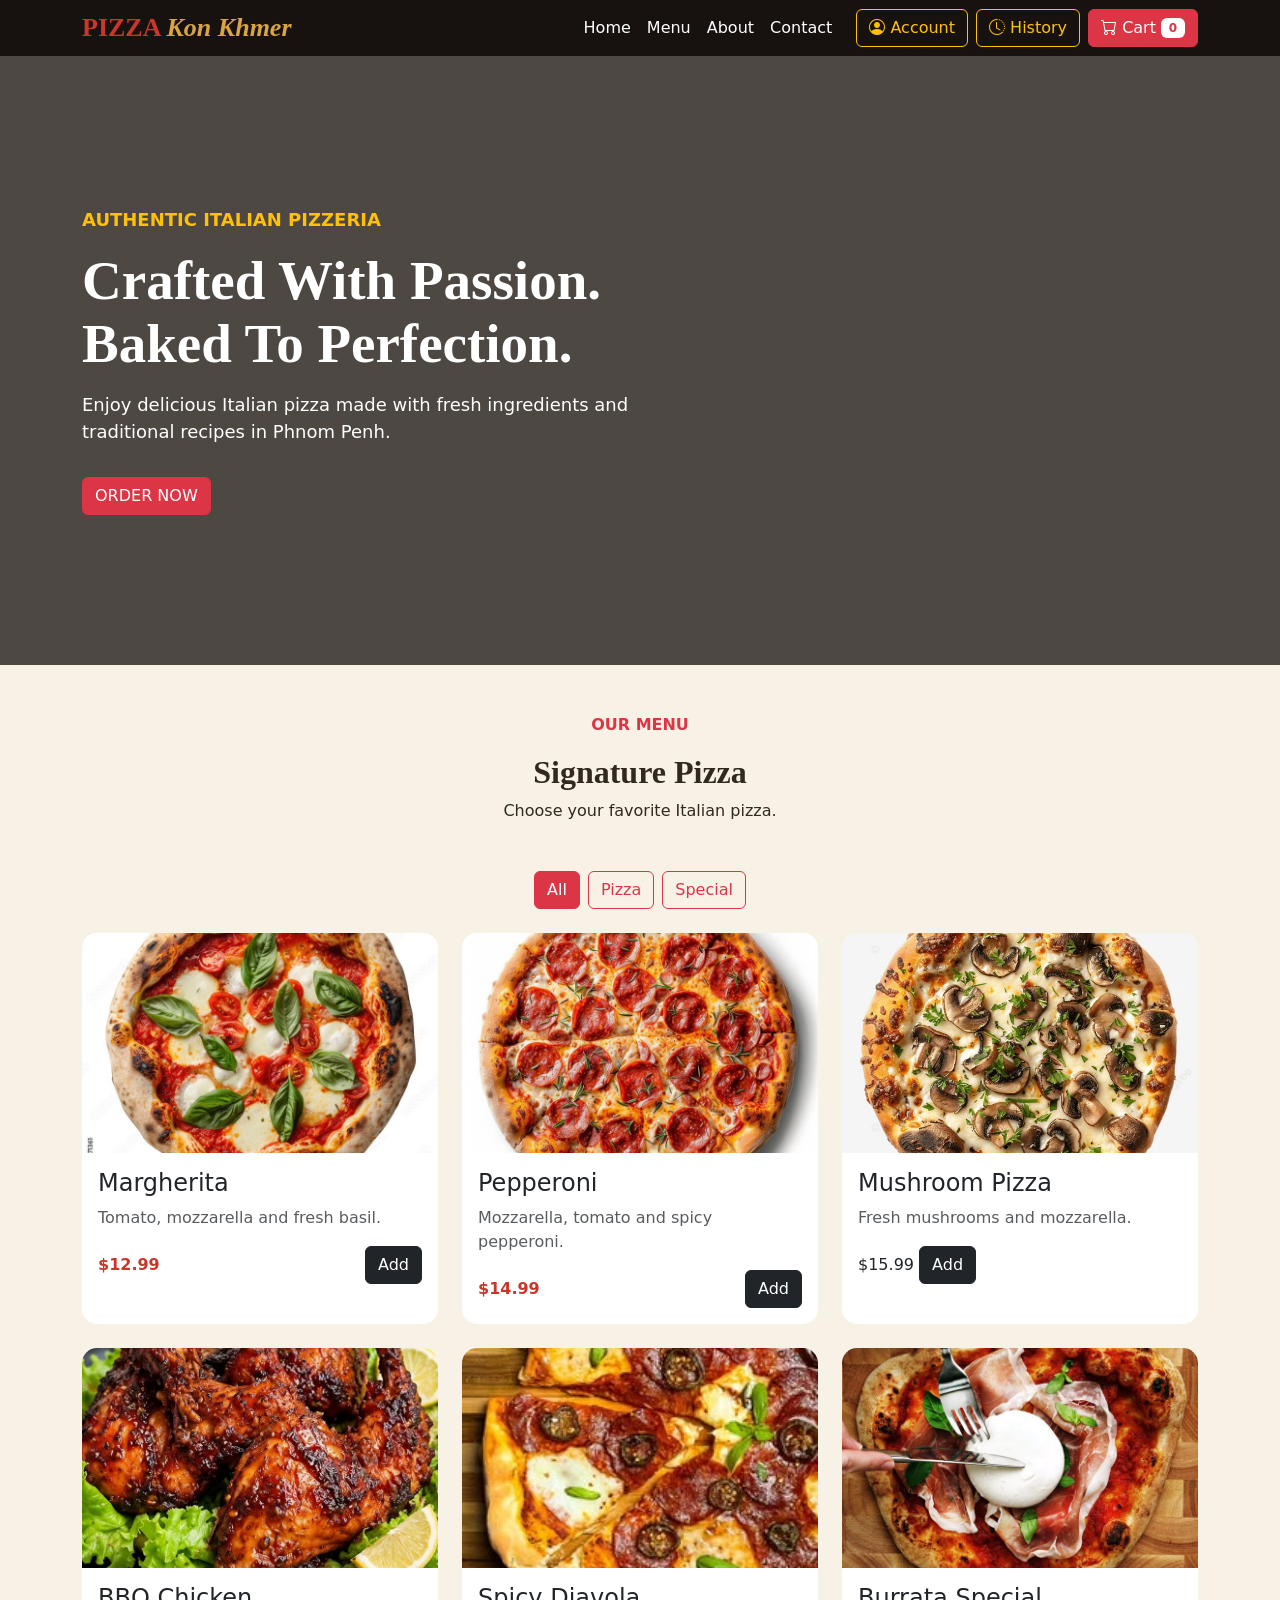
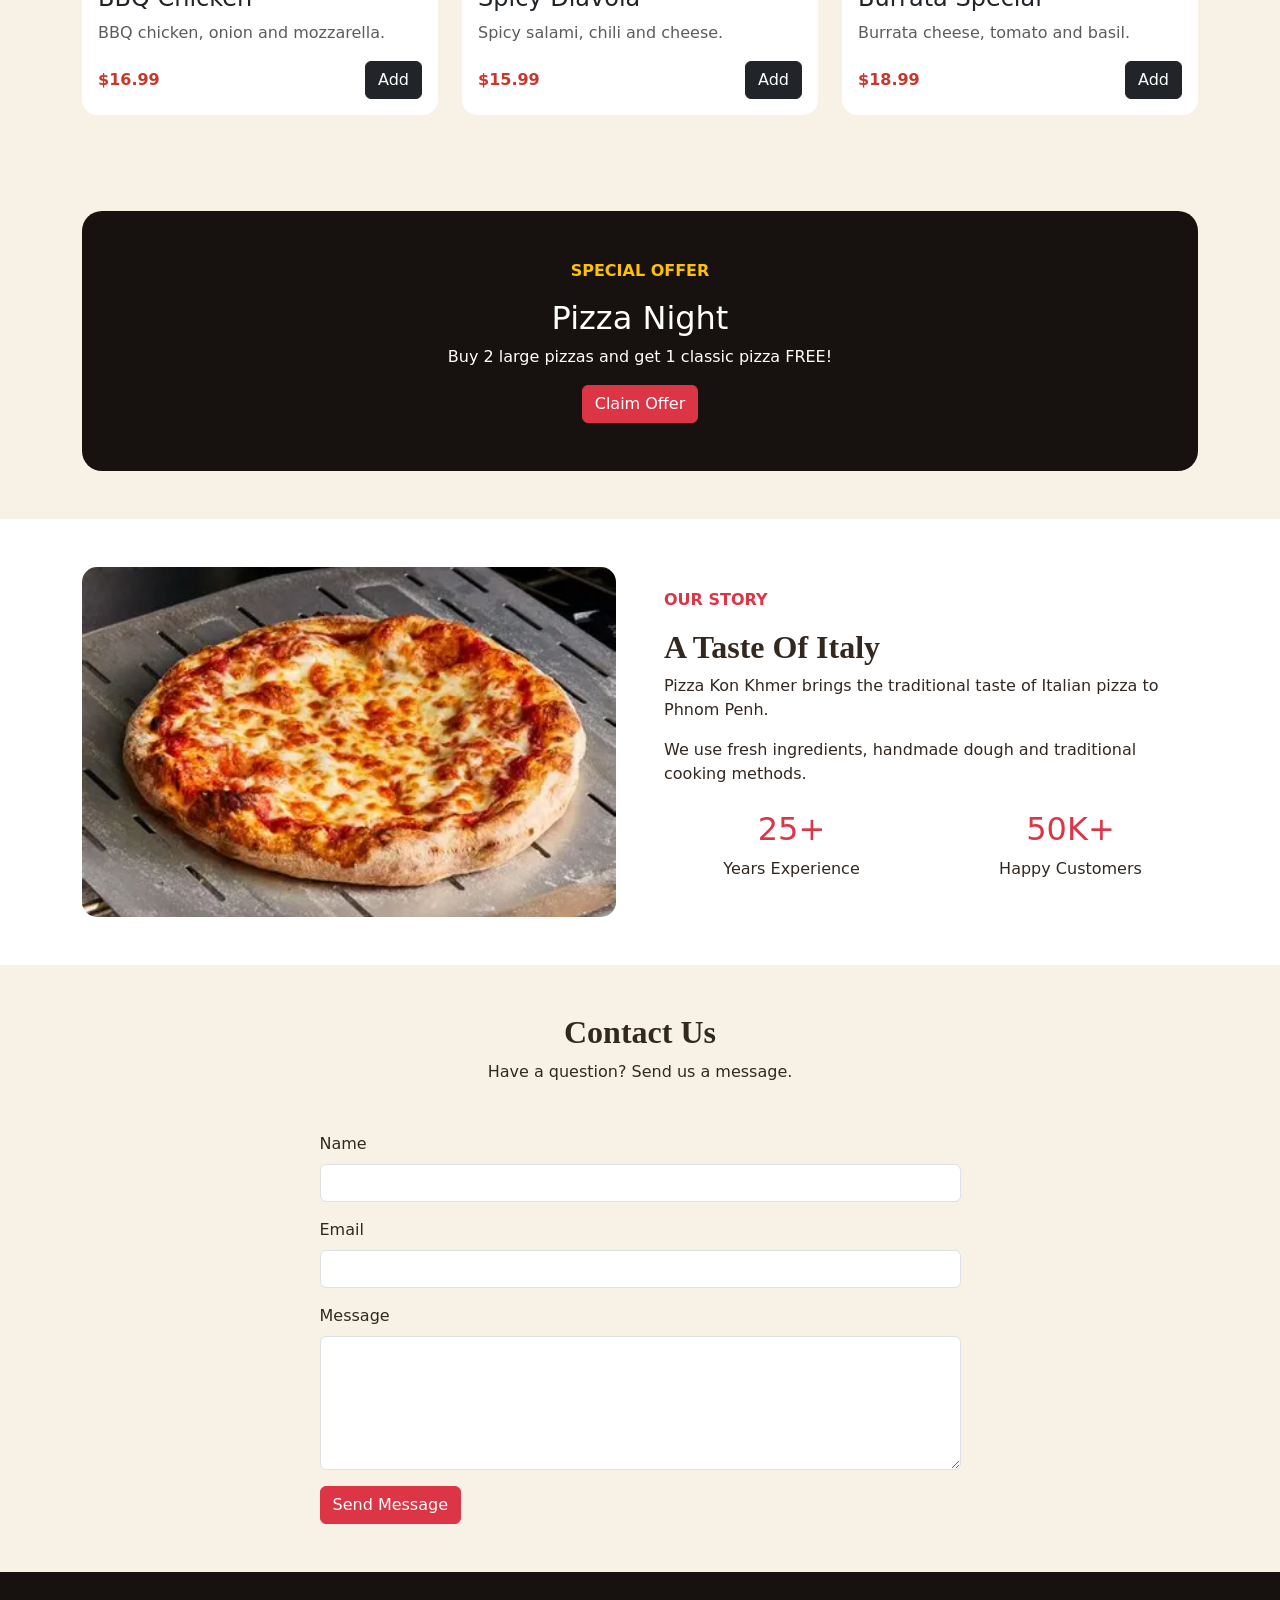
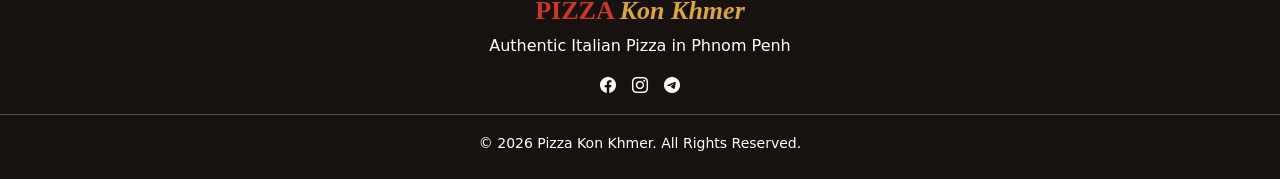
==== index.html @ c0deb5d0 "pizza" ====
<!DOCTYPE html>
<html lang="en">

<head>
    <meta charset="UTF-8">
    <meta name="viewport" content="width=device-width, initial-scale=1">
    <title>Home - Pizza Kon Khmer</title>
    <link href="https://cdn.jsdelivr.net/npm/bootstrap@5.3.3/dist/css/bootstrap.min.css" rel="stylesheet">
    <link href="https://cdn.jsdelivr.net/npm/bootstrap-icons@1.11.3/font/bootstrap-icons.min.css" rel="stylesheet">
    <script defer src="https://cdn.jsdelivr.net/npm/bootstrap@5.3.3/dist/js/bootstrap.bundle.min.js"></script>
    <link href="pizza.css" rel="stylesheet">
    <script defer src="pizza.js"></script>
</head>

<body>
    <nav class="navbar navbar-expand-lg navbar-dark sticky-top">
        <div class="container">
            <a class="navbar-brand brand-logo-text" href="index.html">
            <span class="text-danger-accent">PIZZA</span>
             <span class="text-highlight">Kon Khmer</span>
            </a>
                <button
                class="navbar-toggler" data-bs-toggle="collapse" data-bs-target="#navbarMenu">
                <span class="navbar-toggler-icon"></span>
                </button>
            <div class="collapse navbar-collapse" id="navbarMenu">
                <ul class="navbar-nav ms-auto">
                    <li><a class="nav-link" href="index.html#home">Home</a></li>
                    <li><a class="nav-link" href="index.html#menu">Menu</a></li>
                    <li><a class="nav-link" href="index.html#about">About</a></li>
                    <li><a class="nav-link" href="index.html#contact">Contact</a></li>
                </ul>
                <div class="d-flex gap-2 align-items-center ms-lg-3 flex-wrap">
                    <a id="accountBtn" href="acc.html" class="btn btn-outline-warning">
                        <i class="bi bi-person-circle"></i> 
                        <span id="accountBtnText">Account</span>
                    </a>
                        <button class="btn btn-outline-warning" onclick="showHistory()">
                        <i class="bi bi-clock-history"></i> History</button>
                        <button class="btn btn-danger" onclick="showCart()">
                            <i class="bi bi-cart"></i> Cart <span id="cartCount" class="badge bg-white text-danger">0</span>
                        </button>
                        </div>
            </div>
        </div>
    </nav>

    <section id="home" class="hero">
        <div class="container">
            <div class="row">
                <div class="col-lg-7">
                    <p class="text-warning fw-bold">AUTHENTIC ITALIAN PIZZERIA</p>
                    <h1>Crafted With Passion.<br>Baked To Perfection.</h1>
                    <p class="mt-3">
                        Enjoy delicious Italian pizza made with fresh ingredients and traditional recipes in
                        Phnom Penh.
                    </p>
                        <a href="#menu" class="btn btn-danger mt-3">ORDER NOW</a>
                </div>
            </div>
        </div>
    </section>

    <!-- Menu -->
    <section id="menu" class="py-5">
        <div class="container">
            <div class="text-center mb-5">
                <p class="text-danger fw-bold">OUR MENU</p>
                <h2 class="section-title">Signature Pizza</h2>
                <p>Choose your favorite Italian pizza.</p>
            </div>
            <div class="text-center mb-4"><button class="btn btn-danger me-2"
                    onclick="filterPizza('all')">All</button><button class="btn btn-outline-danger me-2"
                    onclick="filterPizza('pizza')">Pizza</button><button class="btn btn-outline-danger"
                    onclick="filterPizza('special')">Special</button></div>
            <div class="row g-4">
                <div class="col-lg-4 col-md-6 pizza" data-type="pizza">
                    <div class="card pizza-card h-100">
                        <img class="pizza-img" src="IMG/Top View Photo of Classic Margherita Pizza in Studio Setting Stock Photo.png" alt="Margherita">
                        <div class="card-body">
                            <h4>Margherita</h4>
                            <p class="text-muted">Tomato, mozzarella and fresh basil.</p>
                            <div class="d-flex justify-content-between align-items-center">
                                <span class="price">$12.99</span>
                                    <button class="btn btn-dark" onclick="addCart('Margherita',12.99)">Add</button>
                                </div>
                        </div>
                    </div>
                </div>
                <div class="col-lg-4 col-md-6 pizza" data-type="pizza">
                    <div class="card pizza-card h-100">
                        <img class="pizza-img" src="IMG/Pepperoni pizza on a white background, top view, for menu royalty free stock photo.png" alt="Pepperoni">
                        <div class="card-body">
                            <h4>Pepperoni</h4>
                            <p class="text-muted">Mozzarella, tomato and spicy pepperoni.</p>
                            <div class="d-flex justify-content-between align-items-center">
                                <span class="price">$14.99</span>
                                <button class="btn btn-dark" onclick="addCart('Pepperoni',14.99)">Add</button></div>
                        </div>
                    </div>
                </div>
                <div class="col-lg-4 col-md-6 pizza" data-type="special">
                    <div class="card pizza-card h-100"><img class="pizza-img"
                            src="IMG/pizza,mushroom,cheese,delicious,food,pisa,yellow,sausage,fast food,cut,delicious pizza,tomato,dinner,green pepper,ham,snack,vegetables,whole sheet,bacon,hot pizza.png" alt="Mushroom Pizza">
                        <div class="card-body">
                            <h4>Mushroom Pizza</h4>
                            <p class="text-muted">Fresh mushrooms and mozzarella.</p>
                            <div class="d-flex justify-content-between align-items-center">
                                <spanclass="price">$15.99</span>
                                <button class="btn btn-dark" onclick="addCart('Mushroom Pizza',15.99)">Add</button>
                            </div>
                        </div>
                    </div>
                </div>
                <div class="col-lg-4 col-md-6 pizza" data-type="special">
                    <div class="card pizza-card h-100">
                        <img class="pizza-img" src="IMG/1.png" alt="BBQ Chicken">
                        <div class="card-body">
                            <h4>BBQ Chicken</h4>
                            <p class="text-muted">BBQ chicken, onion and mozzarella.</p>
                            <div class="d-flex justify-content-between align-items-center">
                                <span class="price">$16.99</span>
                                <button class="btn btn-dark" onclick="addCart('BBQ Chicken',16.99)">Add</button>
                            </div>
                        </div>
                    </div>
                </div>

                <div class="col-lg-4 col-md-6 pizza" data-type="pizza">
                    <div class="card pizza-card h-100">
                        <img class="pizza-img" src="IMG/4602327095561669696.png" alt="Spicy Diavola">
                        <div class="card-body">
                            <h4>Spicy Diavola</h4>
                            <p class="text-muted">Spicy salami, chili and cheese.</p>
                            <div class="d-flex justify-content-between align-items-center">
                                <span class="price">$15.99</span>
                                    <button class="btn btn-dark" onclick="addCart('Spicy Diavola',15.99)">Add</button>
                                </div>
                        </div>
                    </div>
                </div>

                <div class="col-lg-4 col-md-6 pizza" data-type="special">
                    <div class="card pizza-card h-100">
                        <img class="pizza-img" src="IMG/Burrata Pizza.png" alt="Burrata Special">
                        <div class="card-body">
                            <h4>Burrata Special</h4>
                            <p class="text-muted">Burrata cheese, tomato and basil.</p>
                            <div class="d-flex justify-content-between align-items-center">
                                <span class="price">$18.99</span>
                                    <button class="btn btn-dark" onclick="addCart('Burrata Special',18.99)">Add</button>
                                </div>
                        </div>
                    </div>
                </div>
            </div>
        </div>

    </section>


    <section class="py-5">
        <div class="container">
            <div class="offer p-5 text-center">
                <p class="text-warning fw-bold">SPECIAL OFFER</p>
                <h2>Pizza Night</h2>
                <p>Buy 2 large pizzas and get 1 classic pizza FREE!</p>
                <button class="btn btn-danger" onclick="claimOffer()">Claim Offer</button>
            </div>
        </div>
    </section>


    <section id="about" class="py-5 bg-white">
        <div class="container">
            <div class="row align-items-center g-5">
                <div class="col-md-6">
                    <img src="IMG/download.webp" class="about-img" alt="Pizza"></div>
                <div class="col-md-6">
                    <p class="text-danger fw-bold">OUR STORY</p>
                    <h2 class="section-title">A Taste Of Italy</h2>
                    <p>Pizza Kon Khmer brings the traditional taste of Italian pizza to Phnom Penh.</p>
                    <p>We use fresh ingredients, handmade dough and traditional cooking methods.</p>
                    <div class="row text-center mt-4">
                        <div class="col-6">
                            <h2 class="text-danger">25+</h2>
                            <p>Years Experience</p>
                        </div>
                        <div class="col-6">
                            <h2 class="text-danger">50K+</h2>
                            <p>Happy Customers</p>
                        </div>
                    </div>
                </div>
            </div>
        </div>
    </section>


    <section id="contact" class="py-5">
        <div class="container">
            <div class="text-center mb-5">
                <h2 class="section-title">Contact Us</h2>
                <p>Have a question? Send us a message.</p>
            </div>
            <div class="row justify-content-center">
                <div class="col-lg-7">
                    
                    <form id="contactForm">
                        <div class="mb-3">
                            <label class="form-label">Name</label>
                            <input type="text" class="form-control"
                                required>
                            </div>
                        <div class="mb-3"><label class="form-label">Email</label>
                            <input type="email" class="form-control" required>
                        </div>
                        <div class="mb-3">
                            <label class="form-label">Message</label>
                            <textarea class="form-control" rows="5" required></textarea>
                        </div>
                            <button class="btn btn-danger">Send Message</button>
                    </form>

                </div>
            </div>
        </div>
    </section>

    <!-- Footer -->
    <footer class="py-4 text-center">
        <h5 class="brand-logo-text"><span class="text-danger-accent">PIZZA</span> <span class="text-highlight">Kon
                Khmer</span></h5>
        <p>Authentic Italian Pizza in Phnom Penh</p><i class="bi bi-facebook mx-2"></i><i
            class="bi bi-instagram mx-2"></i><i class="bi bi-telegram mx-2"></i>
        <hr><small>© 2026 Pizza Kon Khmer. All Rights Reserved.</small>
    </footer>
    <div class="modal fade" id="cartModal" tabindex="-1">
        <div class="modal-dialog modal-dialog-centered">
            <div class="modal-content">
                <div class="modal-header">
                    <h5>Your Cart</h5><button class="btn-close" data-bs-dismiss="modal"></button>
                </div>
                <div id="cartModalBody" class="modal-body"></div>
                <div class="modal-footer justify-content-between">
                    <div>Total: <strong id="cartTotal">$0.00</strong></div>
                    <div><button class="btn btn-secondary" onclick="clearCart()">Clear</button><button
                            class="btn btn-danger" onclick="checkout()">Checkout</button></div>
                </div>
            </div>
        </div>
    </div>
    <div class="modal fade" id="historyModal" tabindex="-1">
        <div class="modal-dialog modal-dialog-centered modal-lg">
            <div class="modal-content">
                <div class="modal-header">
                    <h5>Order History</h5><button class="btn-close" data-bs-dismiss="modal"></button>
                </div>

                <!-- Clear History -->
                <div class="modal-body" id="historyModalBody"></div>
                <div class="modal-footer justify-content-between"><button class="btn btn-outline-danger"
                        onclick="clearHistory()">Clear History</button><button class="btn btn-secondary"
                        data-bs-dismiss="modal">Close</button></div>
            </div>
        </div>
    </div>
</body>

</html>
---- pizza.css ----
body{background:#f8f1e6;color:#332820}.navbar,footer{background:#17120f;color:white}.brand-logo-text{font:800 26px Georgia,serif;color:white;text-decoration:none}.text-highlight{color:#d9a441;font-style:italic}.text-danger-accent{color:#c9362b}.nav-link{color:white!important}.nav-link:hover{color:#d9a441!important}.hero{background:linear-gradient(#140f0cbf,#140f0cbf),url("https://images.unsplash.com/photo-1574071318508-1cdbab80d002?auto=format&fit=crop&w=1600&q=80") center/cover;color:white;padding:150px 0}.hero h1{font:700 clamp(32px,5vw,55px) Georgia,serif}.hero p{font-size:18px}.section-title{font-family:Georgia,serif;font-weight:bold}.pizza-card{border:0;border-radius:15px;overflow:hidden;transition:.3s}.pizza-card:hover{transform:translateY(-7px);box-shadow:0 10px 25px #0002}.pizza-img{width:100%;height:220px;object-fit:cover}.price{color:#c9362b;font-weight:bold}.offer{background:#17120f;color:white;border-radius:20px}.about-img{width:100%;height:350px;object-fit:cover;border-radius:15px}
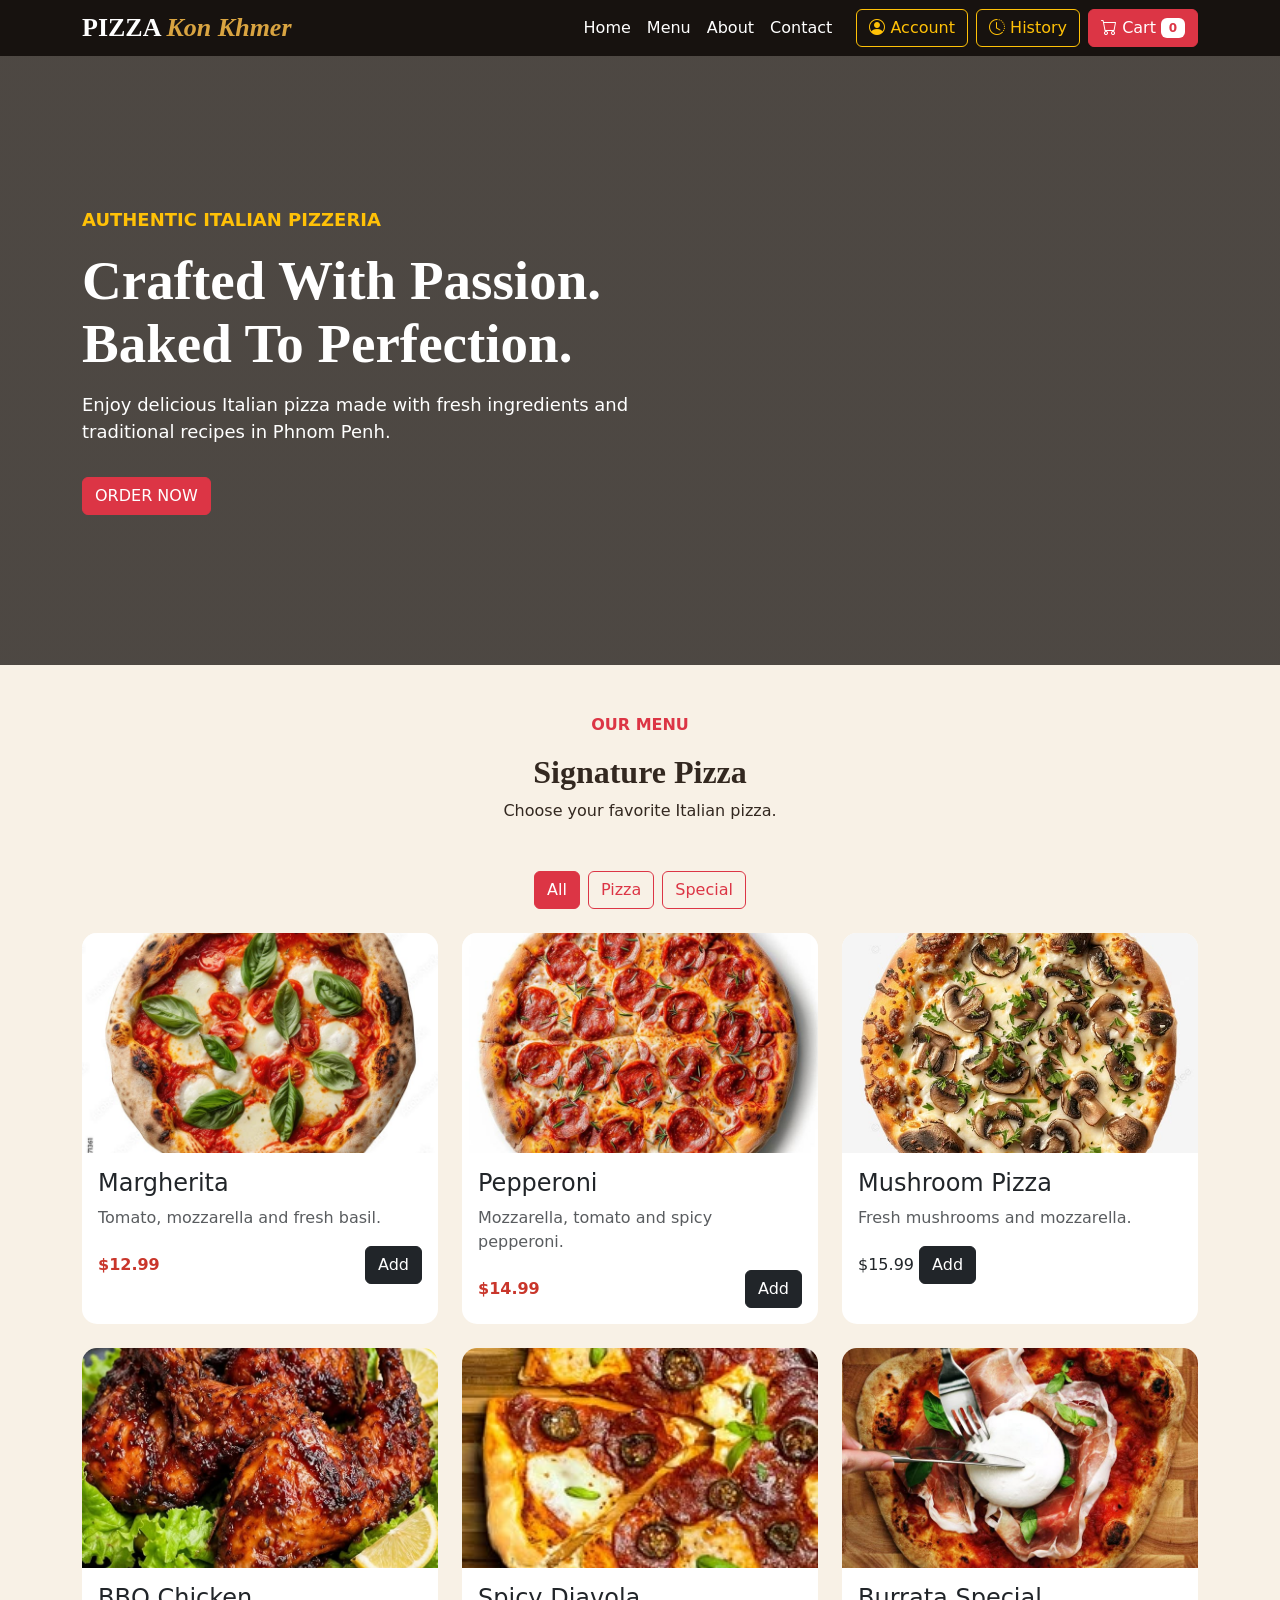
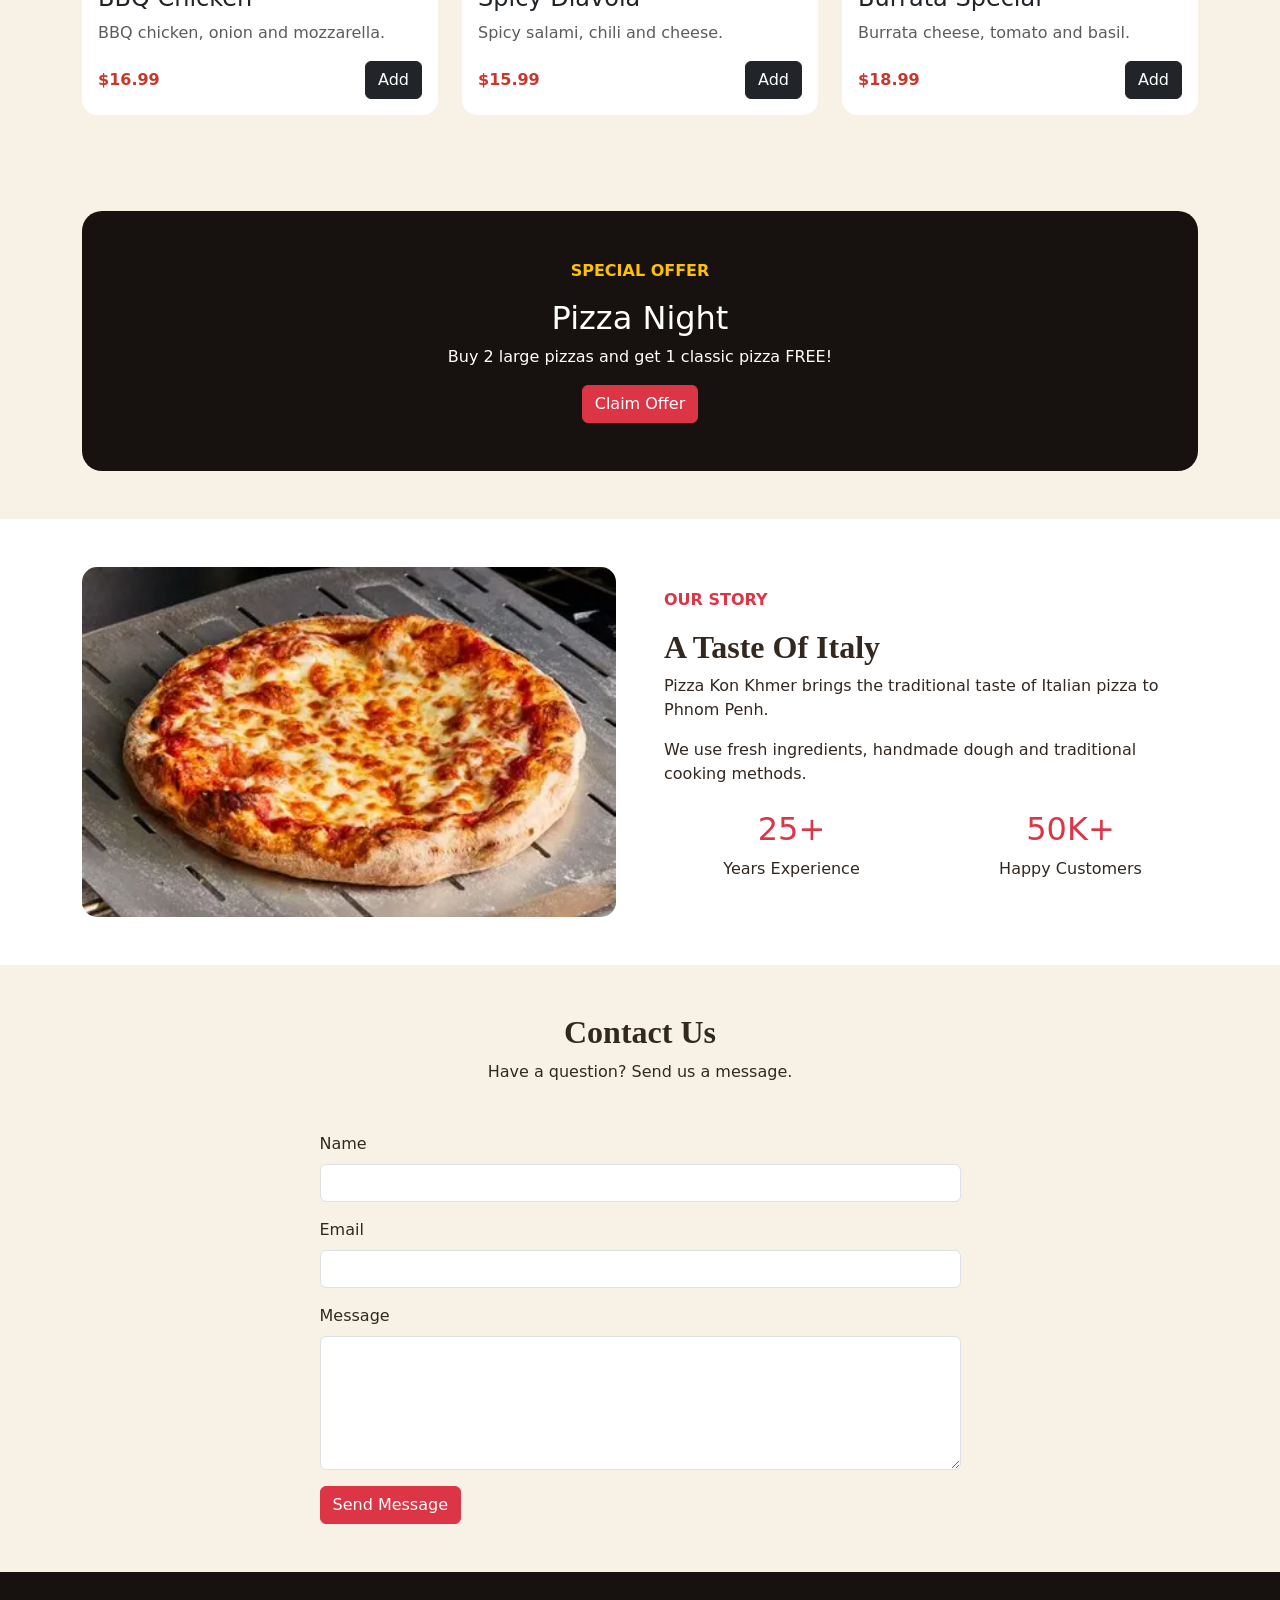
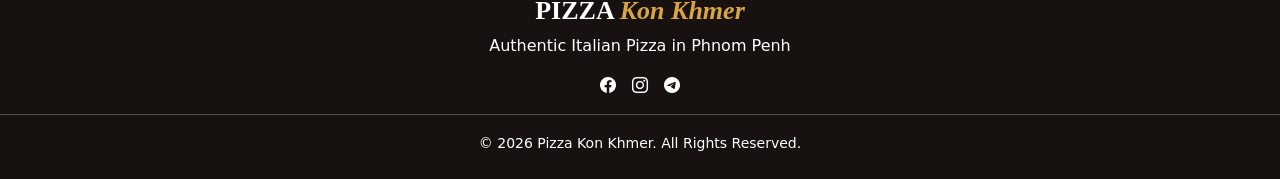
==== commit 3cc80fa8: "First commit" ====
--- a/index.html
+++ b/index.html
@@ -235,11 +235,14 @@
             class="bi bi-instagram mx-2"></i><i class="bi bi-telegram mx-2"></i>
         <hr><small>© 2026 Pizza Kon Khmer. All Rights Reserved.</small>
     </footer>
+
+
     <div class="modal fade" id="cartModal" tabindex="-1">
         <div class="modal-dialog modal-dialog-centered">
             <div class="modal-content">
                 <div class="modal-header">
-                    <h5>Your Cart</h5><button class="btn-close" data-bs-dismiss="modal"></button>
+                    <h5>Your Cart</h5>
+                    <button class="btn-close" data-bs-dismiss="modal"></button>
                 </div>
                 <div id="cartModalBody" class="modal-body"></div>
                 <div class="modal-footer justify-content-between">
--- a/pizza.css
+++ b/pizza.css
@@ -1 +1,46 @@
-body{background:#f8f1e6;color:#332820}.navbar,footer{background:#17120f;color:white}.brand-logo-text{font:800 26px Georgia,serif;color:white;text-decoration:none}.text-highlight{color:#d9a441;font-style:italic}.text-danger-accent{color:#c9362b}.nav-link{color:white!important}.nav-link:hover{color:#d9a441!important}.hero{background:linear-gradient(#140f0cbf,#140f0cbf),url("https://images.unsplash.com/photo-1574071318508-1cdbab80d002?auto=format&fit=crop&w=1600&q=80") center/cover;color:white;padding:150px 0}.hero h1{font:700 clamp(32px,5vw,55px) Georgia,serif}.hero p{font-size:18px}.section-title{font-family:Georgia,serif;font-weight:bold}.pizza-card{border:0;border-radius:15px;overflow:hidden;transition:.3s}.pizza-card:hover{transform:translateY(-7px);box-shadow:0 10px 25px #0002}.pizza-img{width:100%;height:220px;object-fit:cover}.price{color:#c9362b;font-weight:bold}.offer{background:#17120f;color:white;border-radius:20px}.about-img{width:100%;height:350px;object-fit:cover;border-radius:15px}+body{
+    background:#f8f1e6;
+    color:#332820
+}
+.navbar,footer{
+    background:#17120f;
+    color:white
+}
+.brand-logo-text{
+    font:800 26px Georgia,serif;
+    color:white;
+    text-decoration:none
+}
+.text-highlight{
+    color:#d9a441;
+    font-style:italic
+}
+text-danger-accent{
+    color:#c9362b
+}
+.nav-link{
+    color:white!important
+}
+.nav-link:hover{
+    color:#d9a441!important
+}
+.hero{
+    background:linear-gradient(#140f0cbf,#140f0cbf),
+    url("https://images.unsplash.com/photo-1574071318508-1cdbab80d002?auto=format&fit=crop&w=1600&q=80") center/cover;
+    color:white;padding:150px 0}.hero 
+    h1{font:700 clamp(32px,5vw,55px) Georgia,serif}.hero 
+    p{font-size:18px}.section-title{font-family:Georgia,serif;
+    font-weight:bold}.pizza-card{border:0;
+    border-radius:15px;
+    overflow:hidden;
+    transition:.3s}
+    .pizza-card:hover{transform:translateY(-7px);
+    box-shadow:0 10px 25px #0002}.pizza-img{width:100%;
+    height:220px;object-fit:cover}.price{color:#c9362b;
+    font-weight:bold}.offer{background:#17120f;
+     color:white;
+     border-radius:20px}
+.about-img{
+    width:100%;height:350px;
+    object-fit:cover;
+    border-radius:15px}
